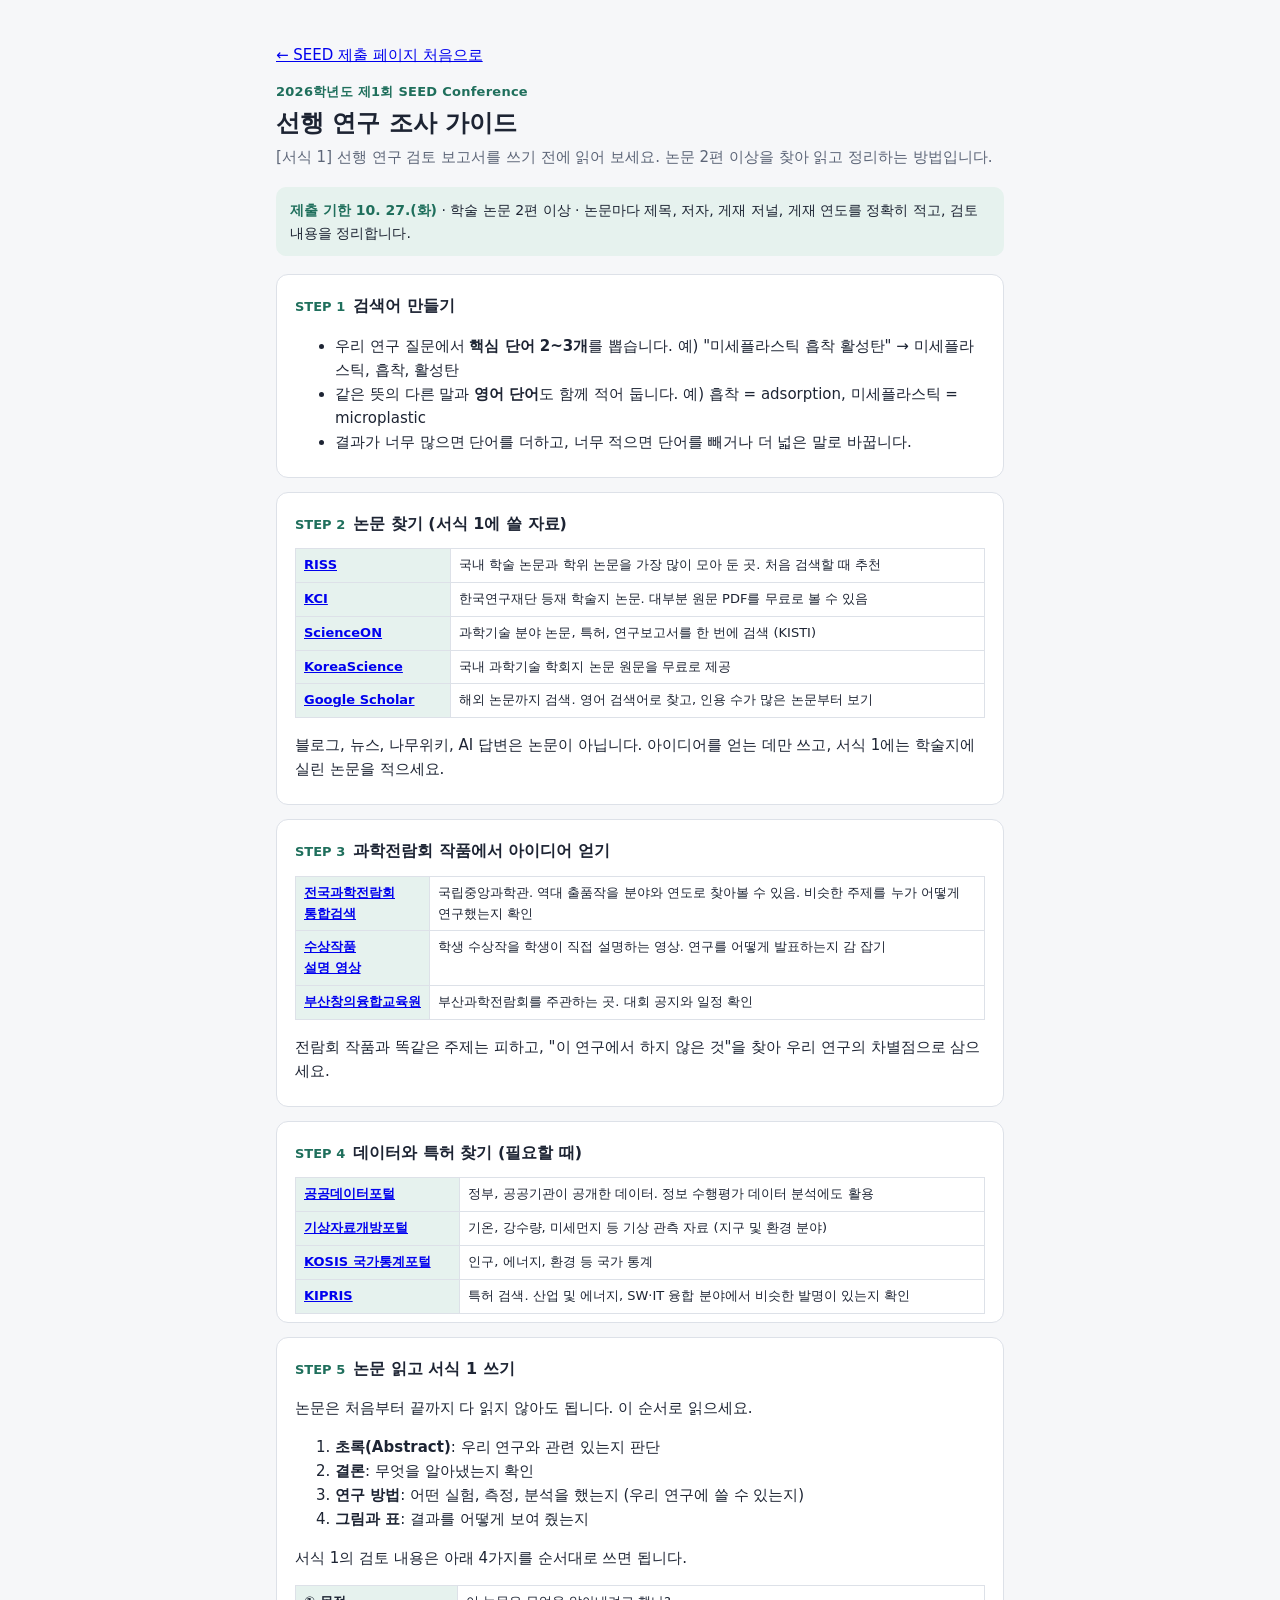
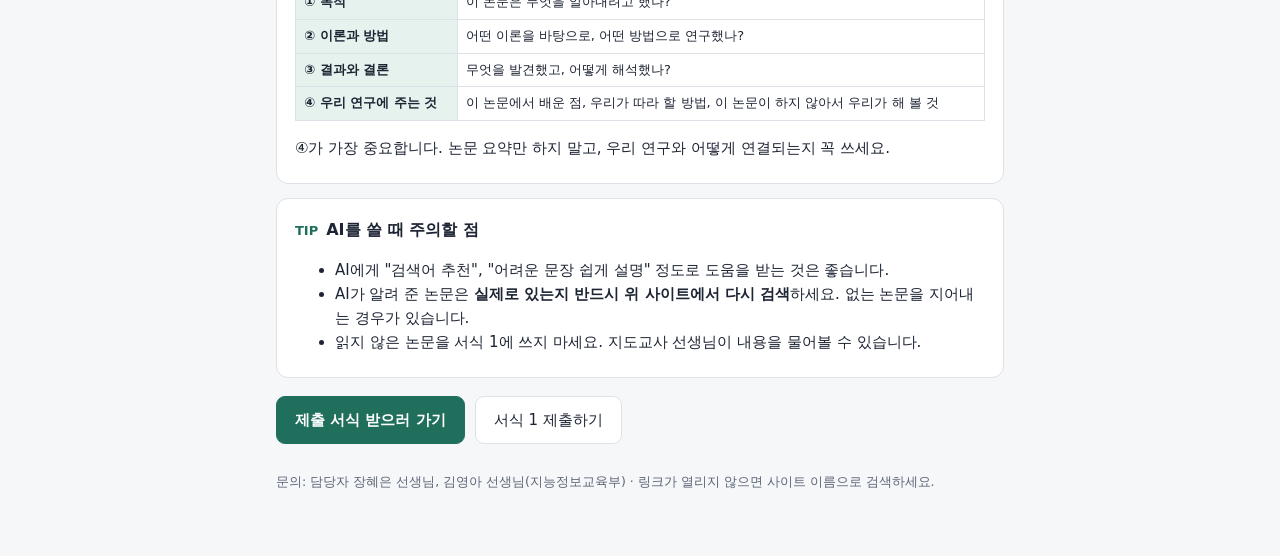
==== guide.html @ 419fb0f0 "Add files via upload" ====
<!doctype html>
<html lang="ko"><head><meta charset="utf-8">
<meta http-equiv="Content-Security-Policy" content="default-src 'none'; script-src 'self'; style-src 'self'; img-src 'self' data:; connect-src https://script.google.com https://script.googleusercontent.com; form-action 'none'; base-uri 'none'; object-src 'none'; manifest-src 'none'">
<meta name="referrer" content="no-referrer">
<meta name="robots" content="noindex,nofollow,noarchive">
<meta name="viewport" content="width=device-width,initial-scale=1">
<title>SEED 선행 연구 조사 가이드</title>
<link rel="icon" href="data:,">
<link rel="stylesheet" href="assets/common.css">
<script src="assets/config.js" defer></script>
<script src="assets/common.js" defer></script>
</head><body><div class="wrap">
<p class="muted"><a href="./">← SEED 제출 페이지 처음으로</a></p>
<header>
  <div class="kicker">2026학년도 제1회 SEED Conference</div>
  <h1>선행 연구 조사 가이드</h1>
  <p>[서식 1] 선행 연구 검토 보고서를 쓰기 전에 읽어 보세요. 논문 2편 이상을 찾아 읽고 정리하는 방법입니다.</p>
</header>

<div class="notice"><b>제출 기한 10. 27.(화)</b> · 학술 논문 2편 이상 · 논문마다 제목, 저자, 게재 저널, 게재 연도를 정확히 적고, 검토 내용을 정리합니다.</div>

<div class="card"><h2><span class="step">STEP 1</span>검색어 만들기</h2>
  <ul>
    <li>우리 연구 질문에서 <b>핵심 단어 2~3개</b>를 뽑습니다. 예) "미세플라스틱 흡착 활성탄" → 미세플라스틱, 흡착, 활성탄</li>
    <li>같은 뜻의 다른 말과 <b>영어 단어</b>도 함께 적어 둡니다. 예) 흡착 = adsorption, 미세플라스틱 = microplastic</li>
    <li>결과가 너무 많으면 단어를 더하고, 너무 적으면 단어를 빼거나 더 넓은 말로 바꿉니다.</li>
  </ul>
</div>

<div class="card"><h2><span class="step">STEP 2</span>논문 찾기 (서식 1에 쓸 자료)</h2>
  <div class="tablewrap"><table><tbody>
    <tr><th><a href="https://www.riss.kr" target="_blank" rel="noopener noreferrer">RISS</a></th><td>국내 학술 논문과 학위 논문을 가장 많이 모아 둔 곳. 처음 검색할 때 추천</td></tr>
    <tr><th><a href="https://www.kci.go.kr" target="_blank" rel="noopener noreferrer">KCI</a></th><td>한국연구재단 등재 학술지 논문. 대부분 원문 PDF를 무료로 볼 수 있음</td></tr>
    <tr><th><a href="https://scienceon.kisti.re.kr" target="_blank" rel="noopener noreferrer">ScienceON</a></th><td>과학기술 분야 논문, 특허, 연구보고서를 한 번에 검색 (KISTI)</td></tr>
    <tr><th><a href="https://www.koreascience.kr" target="_blank" rel="noopener noreferrer">KoreaScience</a></th><td>국내 과학기술 학회지 논문 원문을 무료로 제공</td></tr>
    <tr><th><a href="https://scholar.google.co.kr" target="_blank" rel="noopener noreferrer">Google Scholar</a></th><td>해외 논문까지 검색. 영어 검색어로 찾고, 인용 수가 많은 논문부터 보기</td></tr>
  </tbody></table></div>
  <p class="hint">블로그, 뉴스, 나무위키, AI 답변은 논문이 아닙니다. 아이디어를 얻는 데만 쓰고, 서식 1에는 학술지에 실린 논문을 적으세요.</p>
</div>

<div class="card"><h2><span class="step">STEP 3</span>과학전람회 작품에서 아이디어 얻기</h2>
  <div class="tablewrap"><table><tbody>
    <tr><th><a href="https://www.science.go.kr/mps/exhibit/list?menuId=MENU00391" target="_blank" rel="noopener noreferrer">전국과학전람회<br>통합검색</a></th><td>국립중앙과학관. 역대 출품작을 분야와 연도로 찾아볼 수 있음. 비슷한 주제를 누가 어떻게 연구했는지 확인</td></tr>
    <tr><th><a href="https://www.science.go.kr/menu?menuId=MENU00394" target="_blank" rel="noopener noreferrer">수상작품<br>설명 영상</a></th><td>학생 수상작을 학생이 직접 설명하는 영상. 연구를 어떻게 발표하는지 감 잡기</td></tr>
    <tr><th><a href="https://home.pen.go.kr/bicce/" target="_blank" rel="noopener noreferrer">부산창의융합교육원</a></th><td>부산과학전람회를 주관하는 곳. 대회 공지와 일정 확인</td></tr>
  </tbody></table></div>
  <p class="hint">전람회 작품과 똑같은 주제는 피하고, "이 연구에서 하지 않은 것"을 찾아 우리 연구의 차별점으로 삼으세요.</p>
</div>

<div class="card"><h2><span class="step">STEP 4</span>데이터와 특허 찾기 (필요할 때)</h2>
  <div class="tablewrap"><table><tbody>
    <tr><th><a href="https://www.data.go.kr" target="_blank" rel="noopener noreferrer">공공데이터포털</a></th><td>정부, 공공기관이 공개한 데이터. 정보 수행평가 데이터 분석에도 활용</td></tr>
    <tr><th><a href="https://data.kma.go.kr" target="_blank" rel="noopener noreferrer">기상자료개방포털</a></th><td>기온, 강수량, 미세먼지 등 기상 관측 자료 (지구 및 환경 분야)</td></tr>
    <tr><th><a href="https://kosis.kr" target="_blank" rel="noopener noreferrer">KOSIS 국가통계포털</a></th><td>인구, 에너지, 환경 등 국가 통계</td></tr>
    <tr><th><a href="https://www.kipris.or.kr" target="_blank" rel="noopener noreferrer">KIPRIS</a></th><td>특허 검색. 산업 및 에너지, SW·IT 융합 분야에서 비슷한 발명이 있는지 확인</td></tr>
  </tbody></table></div>
</div>

<div class="card"><h2><span class="step">STEP 5</span>논문 읽고 서식 1 쓰기</h2>
  <p>논문은 처음부터 끝까지 다 읽지 않아도 됩니다. 이 순서로 읽으세요.</p>
  <ol>
    <li><b>초록(Abstract)</b>: 우리 연구와 관련 있는지 판단</li>
    <li><b>결론</b>: 무엇을 알아냈는지 확인</li>
    <li><b>연구 방법</b>: 어떤 실험, 측정, 분석을 했는지 (우리 연구에 쓸 수 있는지)</li>
    <li><b>그림과 표</b>: 결과를 어떻게 보여 줬는지</li>
  </ol>
  <p>서식 1의 검토 내용은 아래 4가지를 순서대로 쓰면 됩니다.</p>
  <div class="tablewrap"><table><tbody>
    <tr><th>① 목적</th><td>이 논문은 무엇을 알아내려고 했나?</td></tr>
    <tr><th>② 이론과 방법</th><td>어떤 이론을 바탕으로, 어떤 방법으로 연구했나?</td></tr>
    <tr><th>③ 결과와 결론</th><td>무엇을 발견했고, 어떻게 해석했나?</td></tr>
    <tr><th>④ 우리 연구에 주는 것</th><td>이 논문에서 배운 점, 우리가 따라 할 방법, 이 논문이 하지 않아서 우리가 해 볼 것</td></tr>
  </tbody></table></div>
  <p class="hint">④가 가장 중요합니다. 논문 요약만 하지 말고, 우리 연구와 어떻게 연결되는지 꼭 쓰세요.</p>
</div>

<div class="card"><h2><span class="step">TIP</span>AI를 쓸 때 주의할 점</h2>
  <ul>
    <li>AI에게 "검색어 추천", "어려운 문장 쉽게 설명" 정도로 도움을 받는 것은 좋습니다.</li>
    <li>AI가 알려 준 논문은 <b>실제로 있는지 반드시 위 사이트에서 다시 검색</b>하세요. 없는 논문을 지어내는 경우가 있습니다.</li>
    <li>읽지 않은 논문을 서식 1에 쓰지 마세요. 지도교사 선생님이 내용을 물어볼 수 있습니다.</li>
  </ul>
</div>

<div class="actions"><a class="btn primary" href="./">제출 서식 받으러 가기</a><a class="btn" href="submit.html">서식 1 제출하기</a></div>
<footer>문의: 담당자 장혜은 선생님, 김영아 선생님(지능정보교육부) · 링크가 열리지 않으면 사이트 이름으로 검색하세요.</footer>
</div></body></html>
---- assets/common.css ----
:root{--bg:#f6f7f9;--card:#fff;--ink:#1d2433;--muted:#5d6678;--line:#dde1e8;--accent:#1f6f5c;--accent-ink:#fff;--accent-soft:#e6f2ee;--warn:#b4561a;--warn-soft:#fdf1e7;--err:#b42318;--ok:#1f6f5c}
@media (prefers-color-scheme:dark){:root{--bg:#14171c;--card:#1d2128;--ink:#e8ebf0;--muted:#a3abb9;--line:#323844;--accent:#4fb79a;--accent-ink:#0e1512;--accent-soft:#1d322c;--warn:#f0a36b;--warn-soft:#3a2a1d;--err:#ff8a7f;--ok:#4fb79a}}
*{box-sizing:border-box}
body{margin:0;background:var(--bg);color:var(--ink);font-family:"Pretendard","Apple SD Gothic Neo","Malgun Gothic","맑은 고딕",system-ui,sans-serif;font-size:15px;line-height:1.6}
.wrap{max-width:760px;margin:0 auto;padding:28px 16px 64px}
header .kicker{font-size:13px;color:var(--accent);font-weight:700;letter-spacing:.02em}
header h1{font-size:24px;margin:4px 0 6px;line-height:1.35}
header p{margin:0;color:var(--muted)}
.notice{background:var(--accent-soft);border-radius:10px;padding:12px 14px;margin:18px 0;font-size:14px}
.notice b{color:var(--accent)}
.card{background:var(--card);border:1px solid var(--line);border-radius:12px;padding:18px 18px 8px;margin:14px 0}
.card h2{font-size:16px;margin:0 0 12px;display:flex;gap:8px;align-items:baseline}
.card h2 .step{color:var(--accent);font-size:13px}
.field{margin-bottom:14px}
.field label{display:block;font-weight:600;font-size:14px;margin-bottom:5px}
.field .hint{font-size:12.5px;color:var(--muted);margin-top:4px}
.req{color:var(--err);margin-left:2px}
input[type=text],select,textarea{width:100%;padding:10px 11px;border:1px solid var(--line);border-radius:8px;background:var(--card);color:var(--ink);font:inherit}
textarea{min-height:76px;resize:vertical}
input:focus,select:focus,textarea:focus{outline:2px solid var(--accent);outline-offset:-1px;border-color:transparent}
.invalid{border-color:var(--err)!important;background:var(--warn-soft)!important}
.row{display:grid;grid-template-columns:110px 1fr 1fr;gap:8px;align-items:center;margin-bottom:8px}
.row .tag{font-size:13px;font-weight:600;color:var(--muted)}
.grid2{display:grid;grid-template-columns:1fr 1fr;gap:10px}
.radios{display:flex;gap:16px;flex-wrap:wrap}
.radios label{font-weight:500;display:flex;gap:6px;align-items:center}
.actions{display:flex;gap:10px;flex-wrap:wrap;margin-top:18px}
button{font:inherit;border-radius:9px;padding:11px 18px;border:1px solid var(--line);background:var(--card);color:var(--ink);cursor:pointer}
button.primary{background:var(--accent);color:var(--accent-ink);border-color:var(--accent);font-weight:700}
button:hover{filter:brightness(.97)}
.msg{margin-top:12px;font-size:14px;white-space:pre-line}
.msg.err{color:var(--err)}.msg.ok{color:var(--ok)}
footer{margin-top:28px;font-size:12.5px;color:var(--muted)}
table{border-collapse:collapse;width:100%;font-size:13px}
th,td{border:1px solid var(--line);padding:6px 8px;text-align:left;vertical-align:top}
th{background:var(--accent-soft);white-space:nowrap}
.tablewrap{overflow-x:auto}
@media (max-width:560px){.row{grid-template-columns:1fr 1fr}.row .tag{grid-column:1/-1}.grid2{grid-template-columns:1fr}}
/* 공통 추가 */
.wrap.wide{max-width:1180px}
.muted{color:var(--muted)}
.mt8{margin-top:8px}
.hidden{display:none!important}
a.btn{display:inline-block;text-decoration:none;font:inherit;border-radius:9px;padding:11px 18px;border:1px solid var(--line);background:var(--card);color:var(--ink)}
a.btn.primary{background:var(--accent);color:var(--accent-ink);border-color:var(--accent);font-weight:700}
button:disabled{opacity:.6;cursor:default}
.code{font-family:ui-monospace,Consolas,monospace;letter-spacing:.12em}
#code.code,b.code{font-size:30px;color:var(--accent);padding:0 6px}
.stats{display:flex;gap:10px;flex-wrap:wrap;margin:14px 0}
.stat{background:var(--card);border:1px solid var(--line);border-radius:10px;padding:10px 14px;min-width:120px}
.stat b{display:block;font-size:22px}
.stat span{font-size:12.5px;color:var(--muted)}
.stage{border-top:1px solid var(--line);padding:12px 0}
.stage:first-child{border-top:0;padding-top:0}
.stage-head b{font-size:15px}
.stage .ok{color:var(--ok);font-size:14px;margin-top:4px;word-break:break-all}
.upl{display:flex;gap:8px;align-items:center;flex-wrap:wrap;margin-top:6px}
.upl input[type=file]{flex:1;min-width:200px;font:inherit;font-size:14px}
.tabs{display:flex;gap:8px;flex-wrap:wrap;margin:18px 0 8px}
.tab.on{background:var(--accent-soft);border-color:var(--accent);color:var(--accent);font-weight:700}
.right{margin-left:auto}
.filters{display:flex;gap:8px;flex-wrap:wrap;margin:10px 0}
.filters select,.filters input{width:auto;flex:1;min-width:150px}
button.mini{padding:4px 9px;font-size:12.5px;border-radius:7px;margin:2px 0;display:block}
button.danger{color:var(--err);border-color:var(--err)}
.tiny{font-size:11.5px;color:var(--muted)}
td.good{color:var(--ok);font-weight:600}
td.warnc{color:var(--warn);font-weight:600}
.big{display:grid;grid-template-columns:repeat(5,1fr);gap:12px;margin:18px 0}
.big .stat b{font-size:34px}
.board{align-items:start}
.bar{margin:10px 0}
.bl{display:flex;justify-content:space-between;font-size:14px;margin-bottom:4px}
.track{height:12px;background:var(--accent-soft);border-radius:6px;overflow:hidden}
.fill{height:100%;background:var(--accent);border-radius:6px;width:0;transition:width .4s}
.links{display:grid;grid-template-columns:1fr 1fr;gap:14px;margin:18px 0}
.links a{display:block;text-decoration:none;color:var(--ink);background:var(--card);border:1px solid var(--line);border-radius:12px;padding:18px}
.links a:hover{border-color:var(--accent)}
.links a b{display:block;font-size:17px;margin-bottom:4px;color:var(--accent)}
.links a span{font-size:14px;color:var(--muted)}
.card th{white-space:nowrap}
@media (max-width:700px){.links{grid-template-columns:1fr}.big{grid-template-columns:1fr 1fr}}
table.cls td{min-width:110px}
table.cls tr.sum td,table.cls tr.sum th{font-weight:700;background:var(--accent-soft)}
#classes td:first-child{white-space:nowrap}
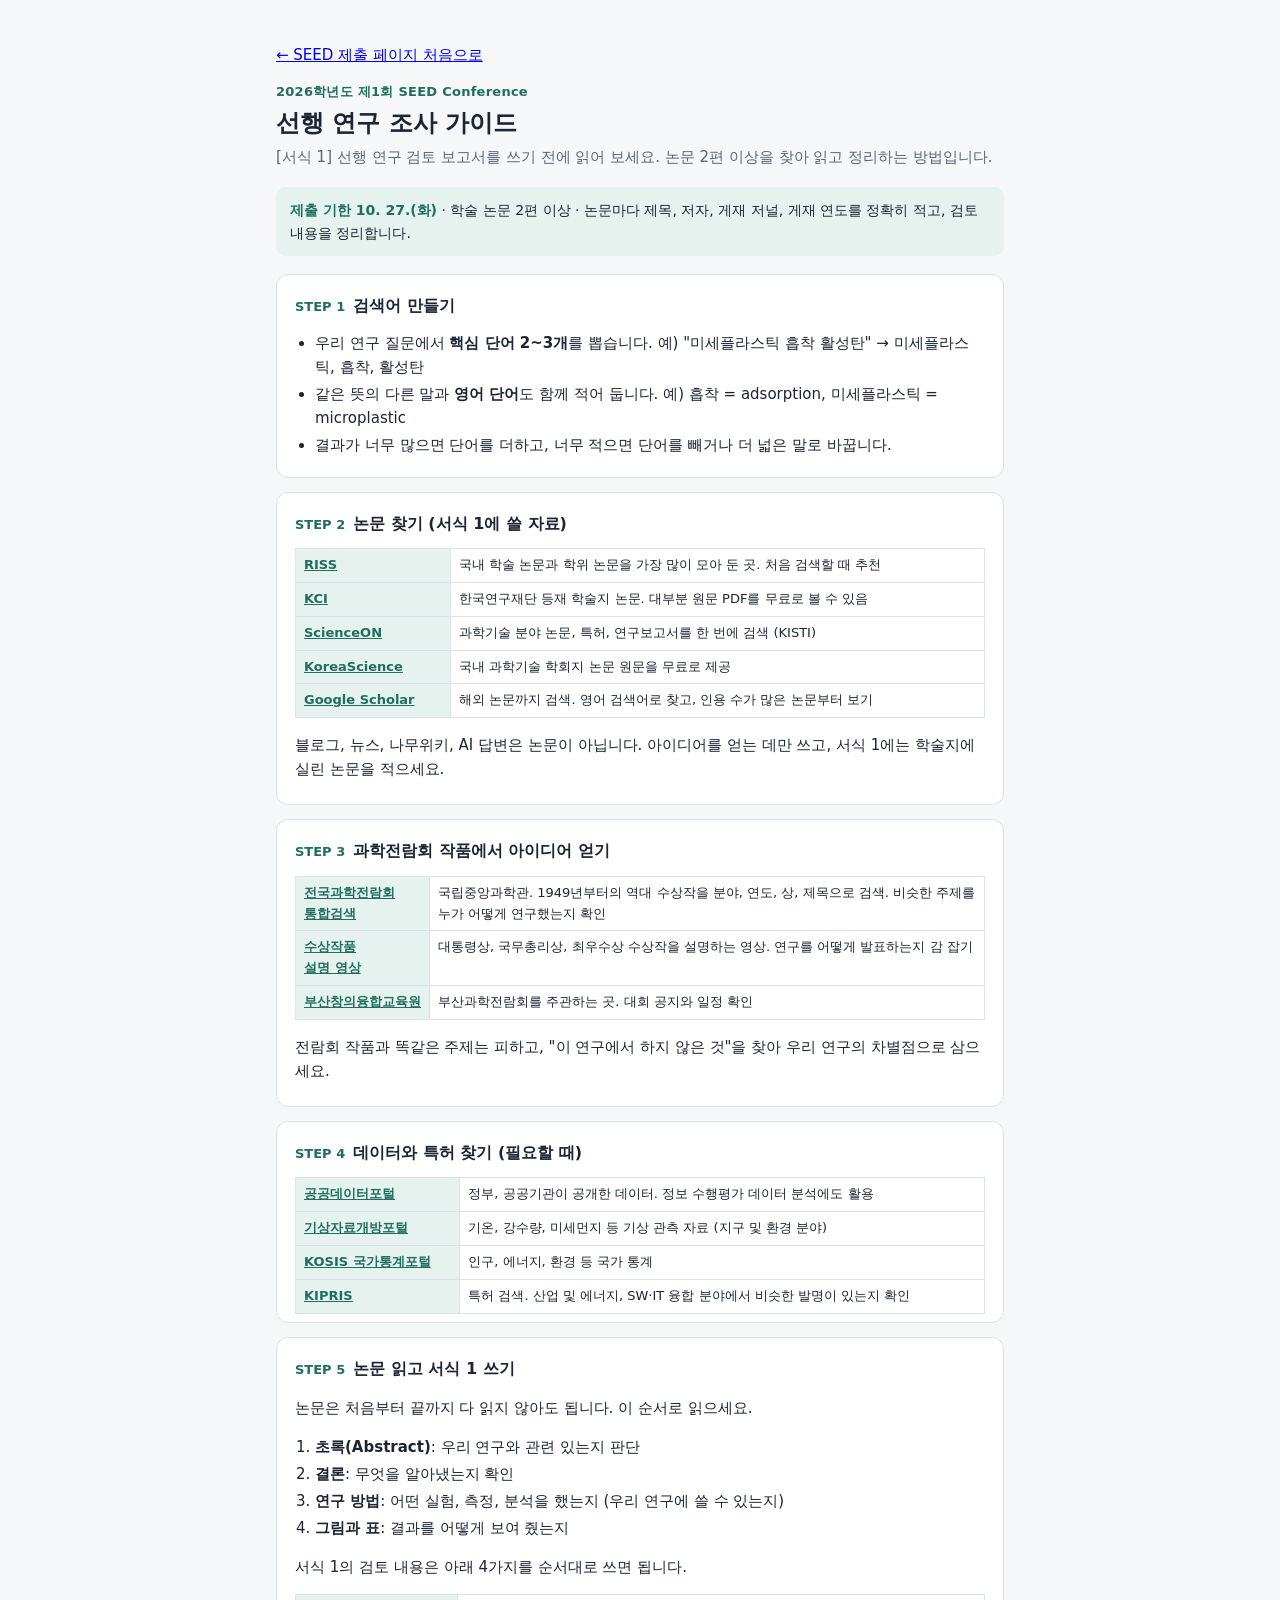
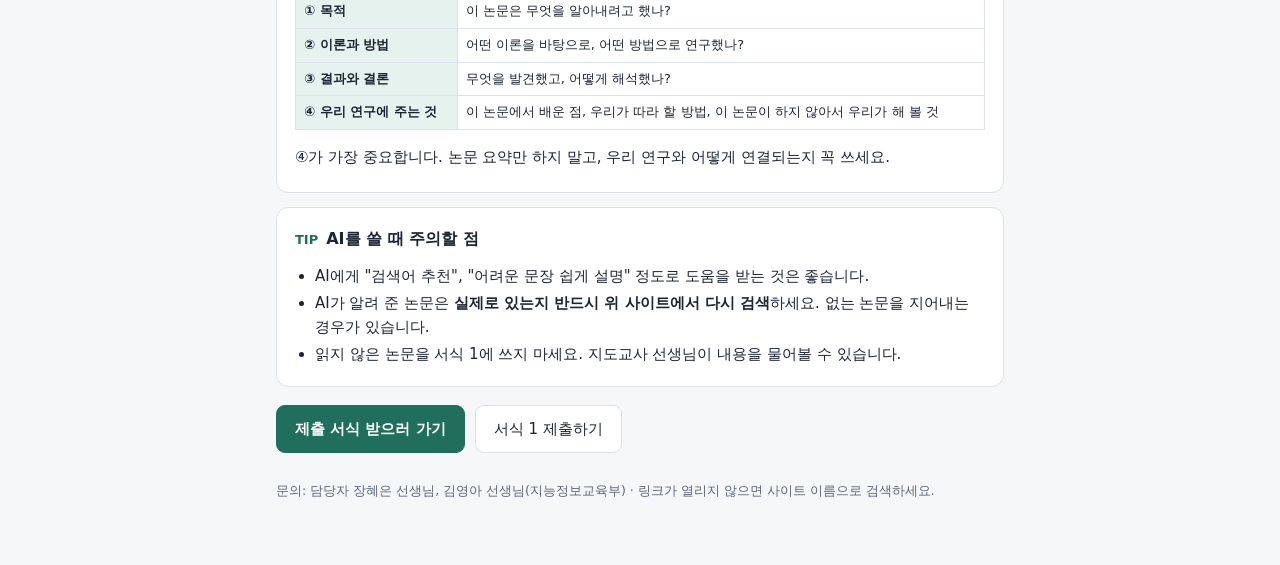
==== commit 14092481: "Add files via upload" ====
--- a/guide.html
+++ b/guide.html
@@ -40,8 +40,8 @@
 
 <div class="card"><h2><span class="step">STEP 3</span>과학전람회 작품에서 아이디어 얻기</h2>
   <div class="tablewrap"><table><tbody>
-    <tr><th><a href="https://www.science.go.kr/mps/exhibit/list?menuId=MENU00391" target="_blank" rel="noopener noreferrer">전국과학전람회<br>통합검색</a></th><td>국립중앙과학관. 역대 출품작을 분야와 연도로 찾아볼 수 있음. 비슷한 주제를 누가 어떻게 연구했는지 확인</td></tr>
-    <tr><th><a href="https://www.science.go.kr/menu?menuId=MENU00394" target="_blank" rel="noopener noreferrer">수상작품<br>설명 영상</a></th><td>학생 수상작을 학생이 직접 설명하는 영상. 연구를 어떻게 발표하는지 감 잡기</td></tr>
+    <tr><th><a href="https://www.science.go.kr/mps/1079/bbs/423/moveBbsNttList.do" target="_blank" rel="noopener noreferrer">전국과학전람회<br>통합검색</a></th><td>국립중앙과학관. 1949년부터의 역대 수상작을 분야, 연도, 상, 제목으로 검색. 비슷한 주제를 누가 어떻게 연구했는지 확인</td></tr>
+    <tr><th><a href="https://www.science.go.kr/mps/1081/bbs/158/moveBbsNttList.do" target="_blank" rel="noopener noreferrer">수상작품<br>설명 영상</a></th><td>대통령상, 국무총리상, 최우수상 수상작을 설명하는 영상. 연구를 어떻게 발표하는지 감 잡기</td></tr>
     <tr><th><a href="https://home.pen.go.kr/bicce/" target="_blank" rel="noopener noreferrer">부산창의융합교육원</a></th><td>부산과학전람회를 주관하는 곳. 대회 공지와 일정 확인</td></tr>
   </tbody></table></div>
   <p class="hint">전람회 작품과 똑같은 주제는 피하고, "이 연구에서 하지 않은 것"을 찾아 우리 연구의 차별점으로 삼으세요.</p>
--- a/assets/common.css
+++ b/assets/common.css
@@ -83,3 +83,7 @@
 table.cls td{min-width:110px}
 table.cls tr.sum td,table.cls tr.sum th{font-weight:700;background:var(--accent-soft)}
 #classes td:first-child{white-space:nowrap}
+.links a.wide{grid-column:1/-1;background:var(--accent-soft);border-color:var(--accent)}
+.card ul,.card ol{margin:0 0 12px;padding-left:20px}
+.card li{margin:3px 0}
+.card th a{color:var(--accent);font-weight:700}
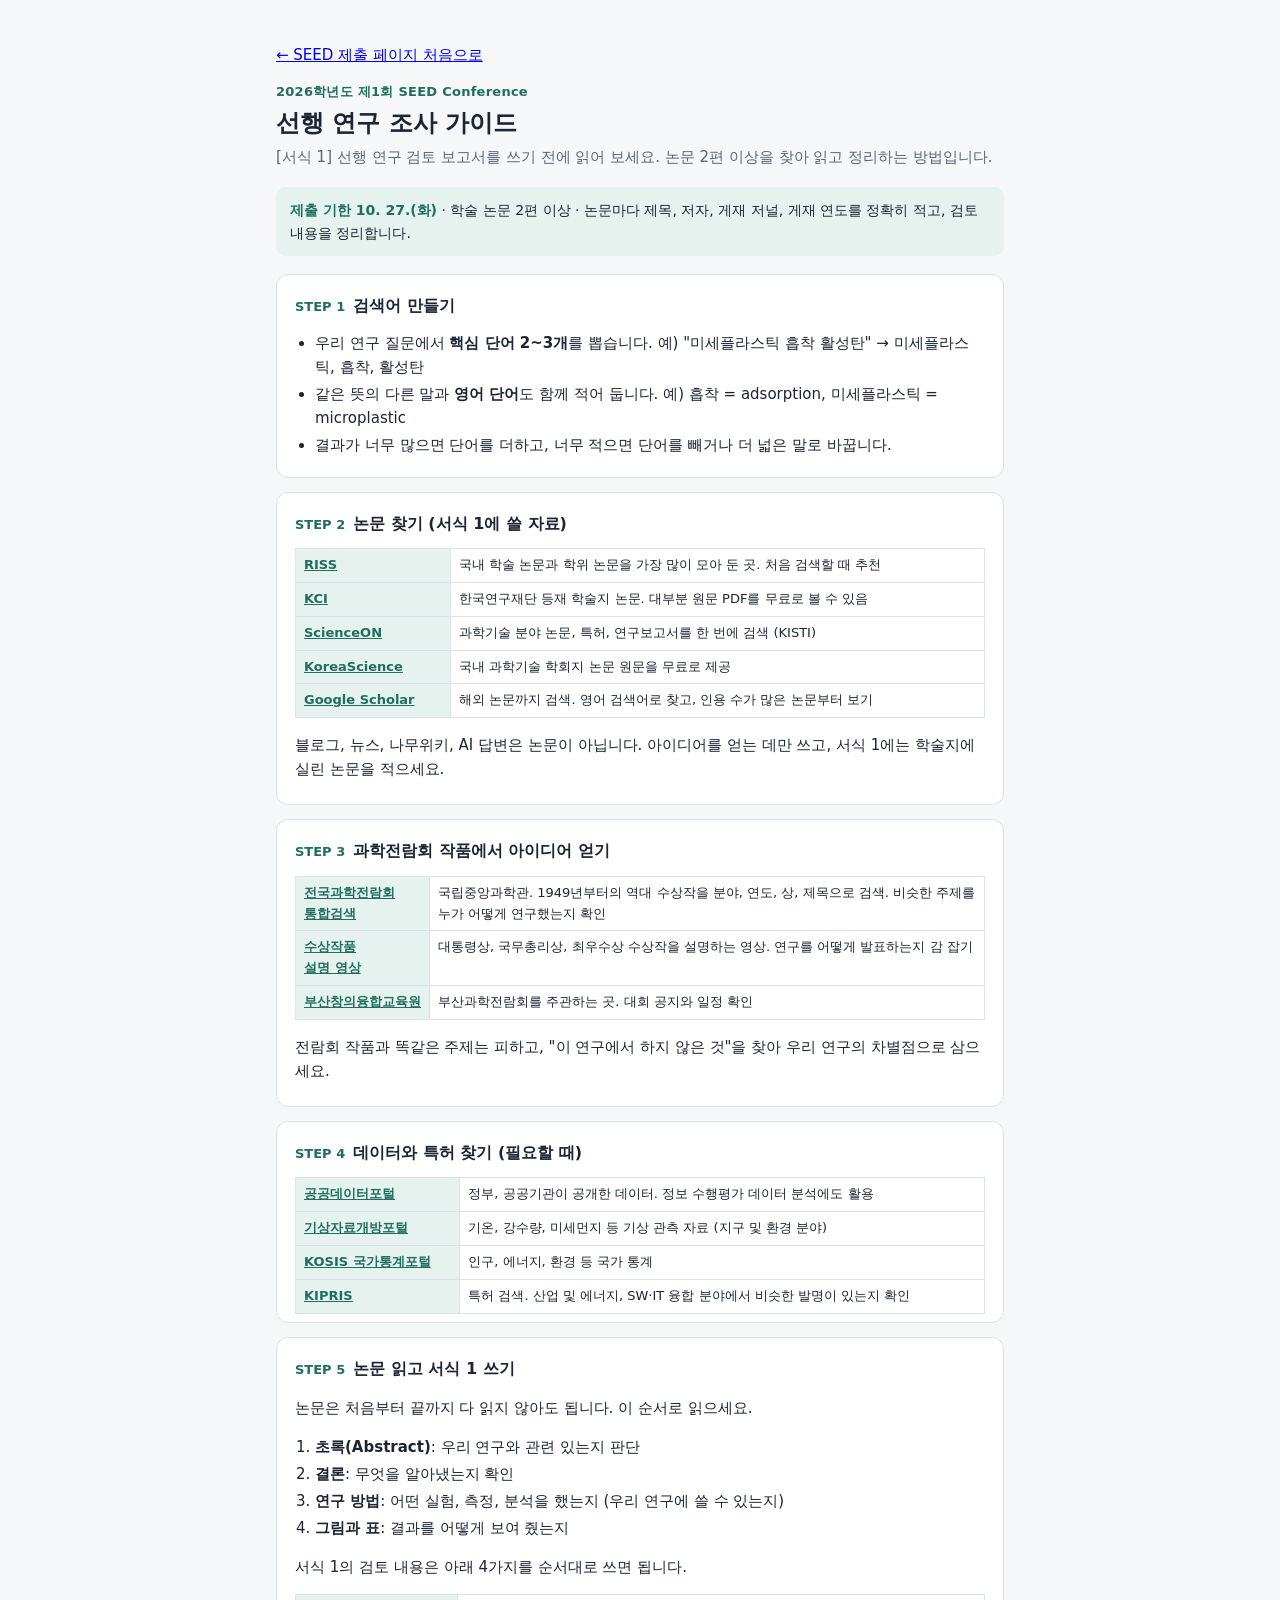
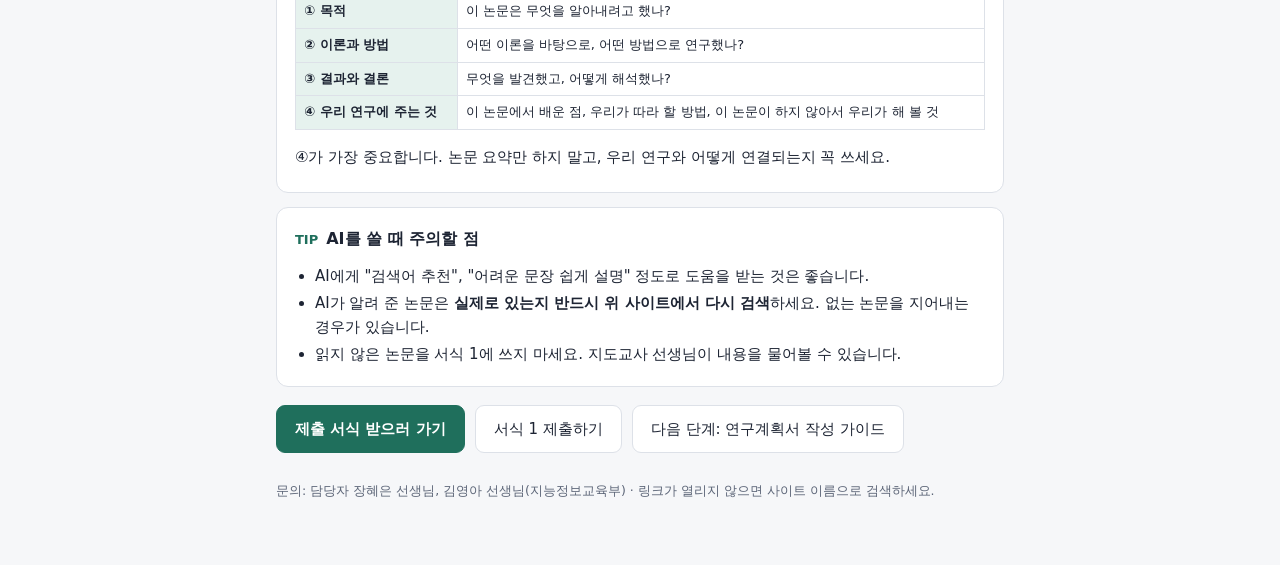
==== commit 4baf67d2: "Add files via upload" ====
--- a/guide.html
+++ b/guide.html
@@ -82,6 +82,6 @@
   </ul>
 </div>
 
-<div class="actions"><a class="btn primary" href="./">제출 서식 받으러 가기</a><a class="btn" href="submit.html">서식 1 제출하기</a></div>
+<div class="actions"><a class="btn primary" href="./">제출 서식 받으러 가기</a><a class="btn" href="submit.html">서식 1 제출하기</a><a class="btn" href="plan.html">다음 단계: 연구계획서 작성 가이드</a></div>
 <footer>문의: 담당자 장혜은 선생님, 김영아 선생님(지능정보교육부) · 링크가 열리지 않으면 사이트 이름으로 검색하세요.</footer>
 </div></body></html>
